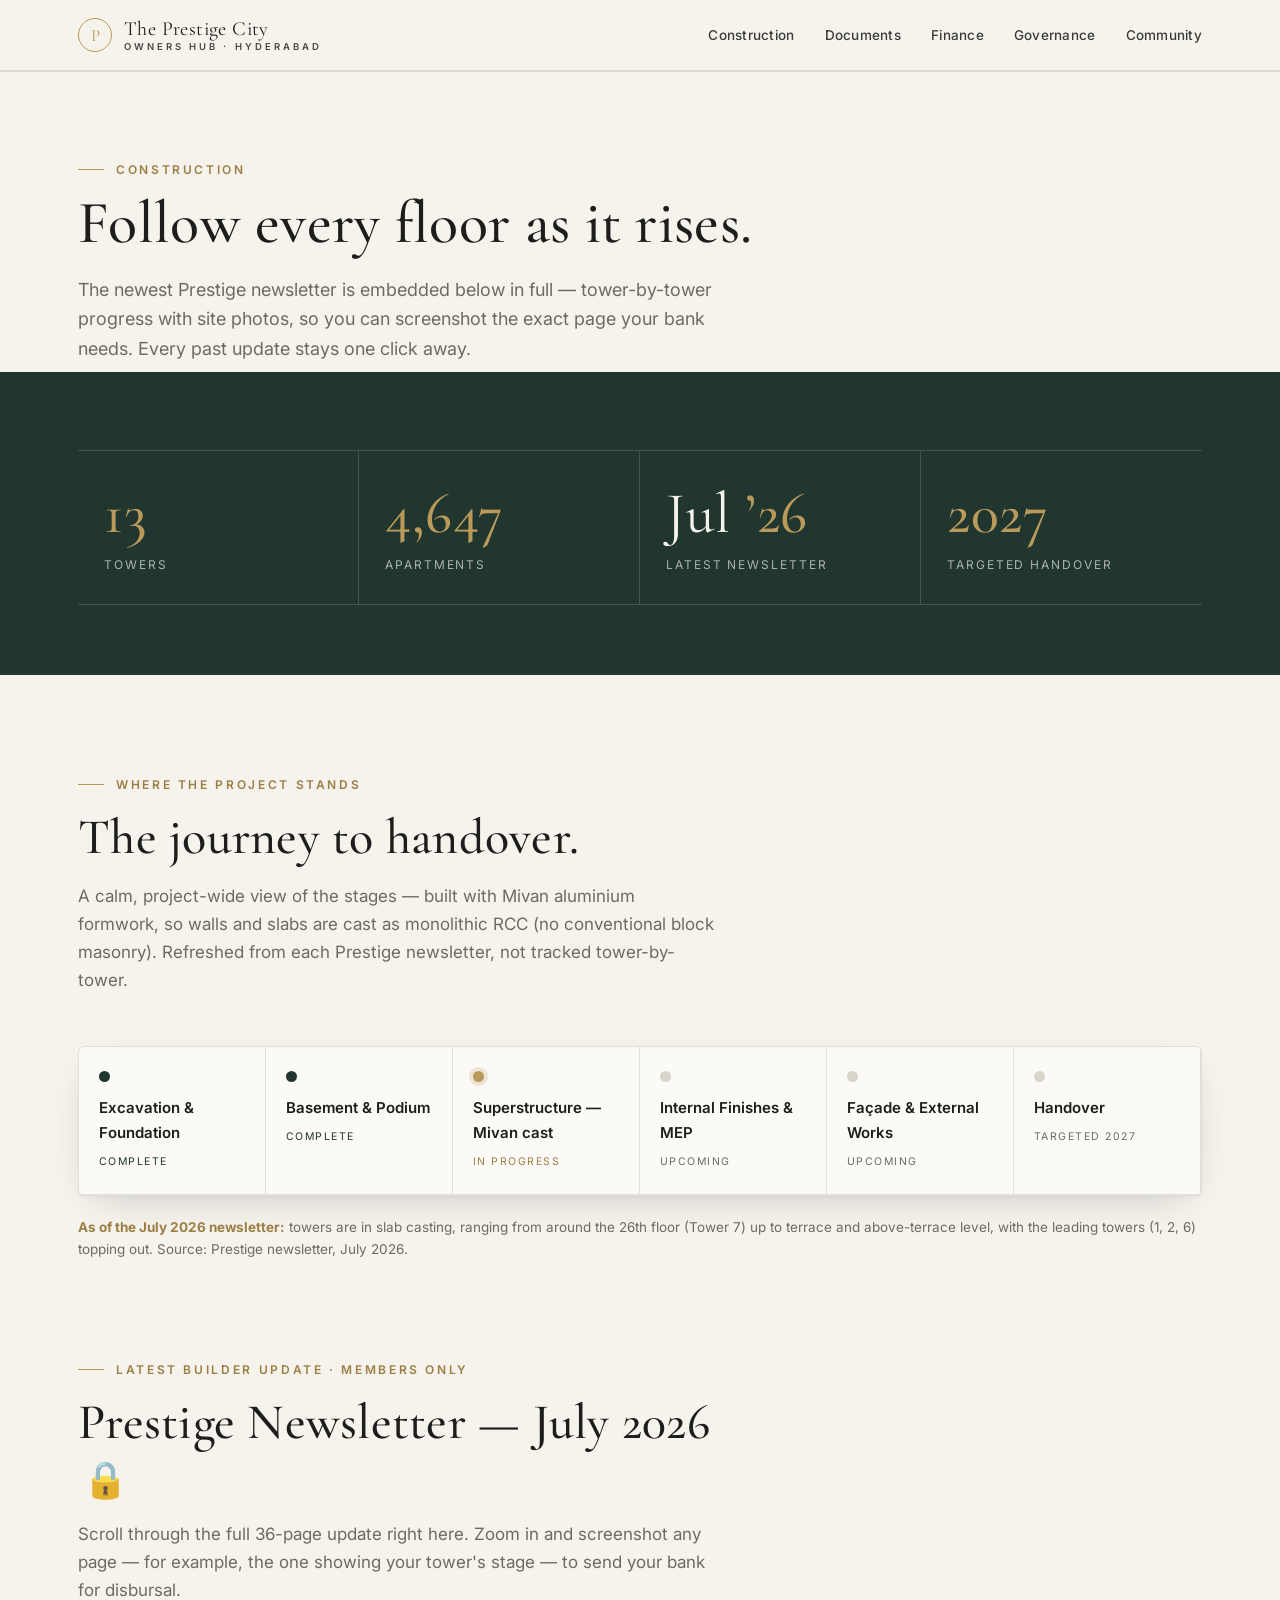
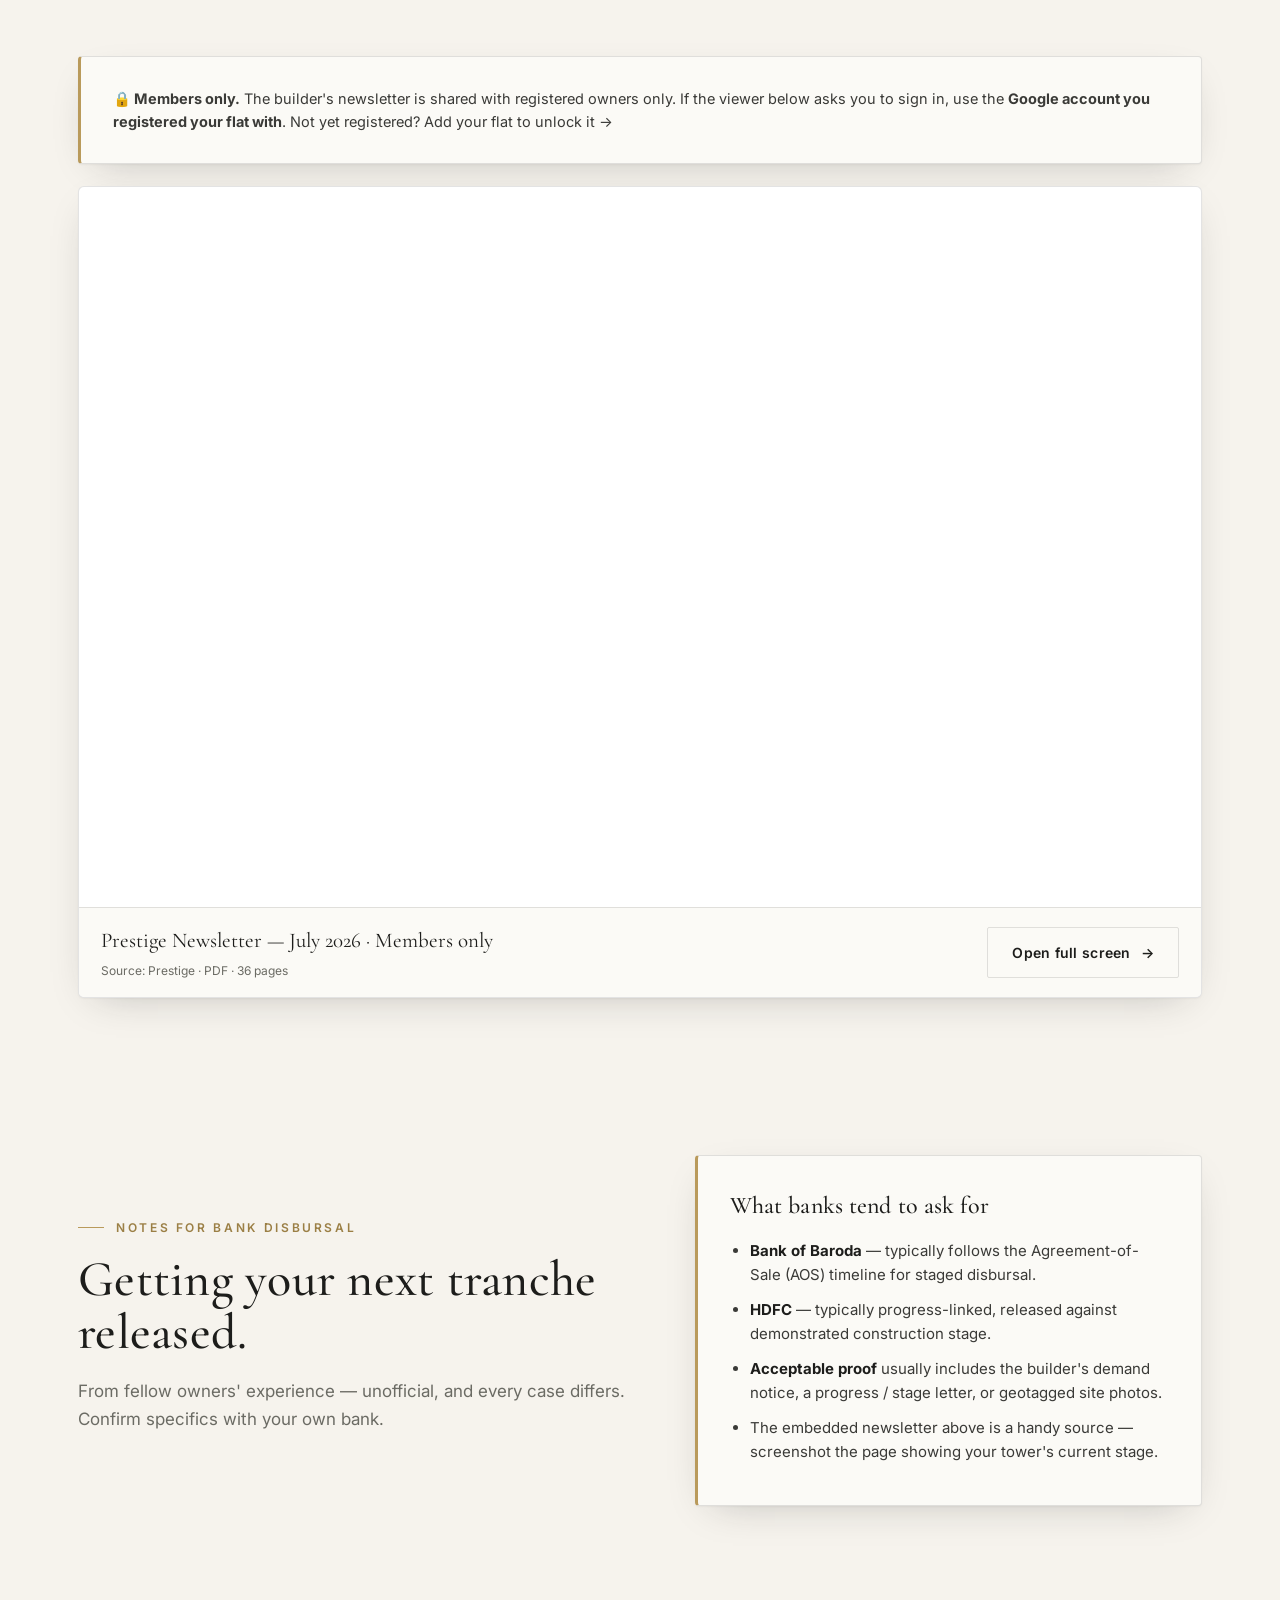
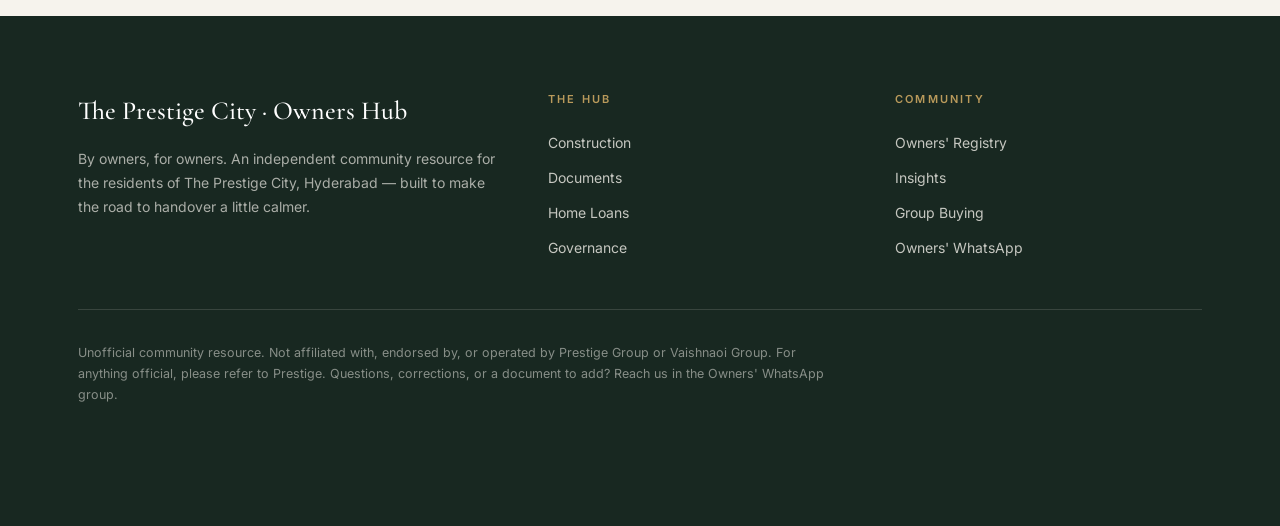
==== construction.html @ c3c53580 "Initial commit: TPCH Owners Hub static site Multi-page static site (HTML + shared styles.css + app.j" ====
<!doctype html>
<html lang="en">
<head>
  <meta charset="utf-8" />
  <meta name="viewport" content="width=device-width, initial-scale=1" />
  <title>Construction — TPCH Owners Hub</title>
  <meta name="description" content="Follow The Prestige City Hyderabad as it rises — the latest Prestige newsletter embedded in full, the complete newsletter archive, and guidance for bank disbursal." />

  <link rel="preconnect" href="https://fonts.googleapis.com" />
  <link rel="preconnect" href="https://fonts.gstatic.com" crossorigin />
  <link href="https://fonts.googleapis.com/css2?family=Cormorant+Garamond:ital,wght@0,400;0,500;0,600;1,400&family=Inter:wght@400;500;600;700&display=swap" rel="stylesheet" />

  <link rel="stylesheet" href="styles.css" />
</head>
<body>

  <!-- ===================== NAV ===================== -->
  <header class="nav" id="nav">
    <div class="bar">
      <a class="brand" href="index.html" aria-label="TPCH Owners Hub home">
        <span class="mark">P</span>
        <span class="bt">The Prestige City<small>Owners Hub · Hyderabad</small></span>
      </a>
      <nav class="links">
        <a href="construction.html">Construction</a>
        <a href="documents.html">Documents</a>
        <a href="finance.html">Finance</a>
        <a href="governance.html">Governance</a>
        <a href="index.html#community">Community</a>
      </nav>
    </div>
  </header>

  <!-- ===================== SUBHEAD ===================== -->
  <section class="subhead">
    <div class="wrap">
      <span class="kicker reveal">Construction</span>
      <h1 class="title reveal">Follow every floor as it rises.</h1>
      <p class="lead reveal">The newest Prestige newsletter is embedded below in full — tower-by-tower progress with site photos, so you can screenshot the exact page your bank needs. Every past update stays one click away.</p>
    </div>
  </section>

  <!-- ===================== PROJECT PULSE MINI ===================== -->
  <section class="band pulse" style="padding:70px 0">
    <div class="wrap">
      <div class="stats reveal">
        <div class="stat"><div class="n"><b>13</b></div><div class="l">Towers</div></div>
        <div class="stat"><div class="n"><b>4,647</b></div><div class="l">Apartments</div></div>
        <div class="stat"><div class="n">Jul <b>’26</b></div><div class="l">Latest Newsletter</div></div>
        <div class="stat"><div class="n"><b>2027</b></div><div class="l">Targeted Handover</div></div>
      </div>
    </div>
  </section>

  <!-- ===================== PHASE RAIL ===================== -->
  <section class="band" style="padding:90px 0 40px">
    <div class="wrap">
      <div class="head reveal">
        <span class="kicker">Where the project stands</span>
        <h2>The journey to handover.</h2>
        <p>A calm, project-wide view of the stages — built with Mivan aluminium formwork, so walls and slabs are cast as monolithic RCC (no conventional block masonry). Refreshed from each Prestige newsletter, not tracked tower-by-tower.</p>
      </div>
      <div class="phaserail reveal">
        <div class="phase done"><div class="dot"></div><div class="p">Excavation &amp; Foundation</div><div class="st">Complete</div></div>
        <div class="phase done"><div class="dot"></div><div class="p">Basement &amp; Podium</div><div class="st">Complete</div></div>
        <div class="phase active"><div class="dot"></div><div class="p">Superstructure — Mivan cast</div><div class="st">In progress</div></div>
        <div class="phase"><div class="dot"></div><div class="p">Internal Finishes &amp; MEP</div><div class="st">Upcoming</div></div>
        <div class="phase"><div class="dot"></div><div class="p">Façade &amp; External Works</div><div class="st">Upcoming</div></div>
        <div class="phase"><div class="dot"></div><div class="p">Handover</div><div class="st">Targeted 2027</div></div>
      </div>
      <p class="reveal" style="margin:20px 0 0;font-size:13.5px;color:var(--muted)"><b style="color:var(--gold-deep)">As of the July 2026 newsletter:</b> towers are in slab casting, ranging from around the 26th floor (Tower 7) up to terrace and above-terrace level, with the leading towers (1, 2, 6) topping out. Source: Prestige newsletter, July 2026.</p>
    </div>
  </section>

  <!-- ===================== LATEST NEWSLETTER (embedded) ===================== -->
  <section class="band" style="padding:50px 0 40px">
    <div class="wrap">
      <div class="head reveal">
        <span class="kicker">Latest builder update · Members only</span>
        <h2>Prestige Newsletter — July 2026 <span class="memlock" title="Members only — sign in with your owner Google account">🔒</span></h2>
        <p>Scroll through the full 36-page update right here. Zoom in and screenshot any page — for example, the one showing your tower's stage — to send your bank for disbursal.</p>
      </div>
      <div class="notecard reveal" style="border-left-color:var(--gold);margin-bottom:22px">
        <p style="margin:0;color:var(--graphite-soft);font-size:14.5px;line-height:1.6"><b>🔒 Members only.</b> The builder's newsletter is shared with registered owners only. If the viewer below asks you to sign in, use the <b>Google account you registered your flat with</b>. Not yet registered? <a href="index.html#community">Add your flat to unlock it →</a></p>
      </div>
      <div class="pdfembed reveal">
        <iframe src="https://drive.google.com/file/d/1B7zuyHGsPVcIbiql_gVL2OKoS1VkafLN/preview" title="Prestige Newsletter — July 2026" allow="autoplay" loading="lazy"></iframe>
        <div class="cap">
          <div>
            <div class="t">Prestige Newsletter — July 2026 · Members only</div>
            <div class="s">Source: Prestige · PDF · 36 pages</div>
          </div>
          <a class="btn btn-outline" href="https://drive.google.com/file/d/1B7zuyHGsPVcIbiql_gVL2OKoS1VkafLN/view" target="_blank" rel="noopener">Open full screen <span class="arw">→</span></a>
        </div>
      </div>
      <div style="margin-top:26px;display:flex;gap:14px;flex-wrap:wrap" class="reveal">
        <a class="btn btn-dark" href="https://drive.google.com/drive/folders/1es9Cbto1X3y9AhY6imBVVXI1Z5SA_iCS" target="_blank" rel="noopener">Open all builder newsletters <span class="arw">→</span></a>
        <a class="btn btn-outline" href="documents.html">Go to Document Library <span class="arw">→</span></a>
      </div>
    </div>
  </section>

  <!-- ===================== BANK DISBURSAL NOTE ===================== -->
  <section class="band" style="padding:40px 0 110px">
    <div class="wrap">
      <div class="feature">
        <div class="copy reveal">
          <div class="head" style="margin-bottom:20px">
            <span class="kicker">Notes for bank disbursal</span>
            <h2>Getting your next tranche released.</h2>
            <p>From fellow owners' experience — unofficial, and every case differs. Confirm specifics with your own bank.</p>
          </div>
        </div>
        <div class="notecard reveal">
          <h3>What banks tend to ask for</h3>
          <ul>
            <li><b>Bank of Baroda</b> — typically follows the Agreement-of-Sale (AOS) timeline for staged disbursal.</li>
            <li><b>HDFC</b> — typically progress-linked, released against demonstrated construction stage.</li>
            <li><b>Acceptable proof</b> usually includes the builder's demand notice, a progress / stage letter, or geotagged site photos.</li>
            <li>The embedded newsletter above is a handy source — screenshot the page showing your tower's current stage.</li>
          </ul>
        </div>
      </div>
    </div>
  </section>

  <!-- ===================== FOOTER ===================== -->
  <footer class="foot">
    <div class="wrap">
      <div class="top">
        <div>
          <h4>The Prestige City · Owners Hub</h4>
          <p>By owners, for owners. An independent community resource for the residents of The Prestige City, Hyderabad — built to make the road to handover a little calmer.</p>
        </div>
        <div class="col">
          <h5>The Hub</h5>
          <a href="construction.html">Construction</a>
          <a href="documents.html">Documents</a>
          <a href="index.html#explore">Home Loans</a>
          <a href="index.html#explore">Governance</a>
        </div>
        <div class="col">
          <h5>Community</h5>
          <a href="index.html#community">Owners' Registry</a>
          <a href="index.html#community">Insights</a>
          <a href="index.html#community">Group Buying</a>
          <a href="https://chat.whatsapp.com/FqDMz1n0rEGEDhtCKJDbOM" target="_blank" rel="noopener">Owners' WhatsApp</a>
        </div>
      </div>
      <p class="disc">
        Unofficial community resource. Not affiliated with, endorsed by, or operated by Prestige Group or Vaishnaoi Group. For anything official, please refer to Prestige. Questions, corrections, or a document to add? Reach us in the Owners' WhatsApp group.
      </p>
    </div>
  </footer>

  <!-- ===================== MOBILE TAB BAR ===================== -->
  <nav class="tabbar" aria-label="Primary">
    <a href="index.html#top"><span class="i">⌂</span>Home</a>
    <a href="construction.html" class="active"><span class="i">🏗</span>Construction</a>
    <a href="documents.html"><span class="i">📁</span>Docs</a>
    <a href="index.html#community"><span class="i">👥</span>Community</a>
  </nav>

  <script src="app.js"></script>
</body>
</html>
---- styles.css ----
:root{
  --ivory:#F6F3ED;
  --ivory-2:#EFEAE0;
  --graphite:#1D1D1B;
  --graphite-soft:#3A3A37;
  --muted:#6B6B64;
  --gold:#B99A5B;
  --gold-deep:#9B7F45;
  --forest:#20362E;
  --forest-2:#182821;
  --line:rgba(29,29,27,.12);
  --card:#FBFAF6;
  --shadow:0 1px 2px rgba(29,29,27,.04), 0 12px 40px -18px rgba(29,29,27,.28);
  --shadow-hover:0 2px 6px rgba(29,29,27,.06), 0 26px 60px -22px rgba(29,29,27,.42);
  --maxw:1180px;
  --serif:'Cormorant Garamond', Georgia, 'Times New Roman', serif;
  --sans:'Inter', system-ui, -apple-system, Segoe UI, Roboto, sans-serif;
}

*{box-sizing:border-box}
html{scroll-behavior:smooth}
body{
  margin:0;
  background:var(--ivory);
  color:var(--graphite);
  font-family:var(--sans);
  font-size:17px;
  line-height:1.65;
  -webkit-font-smoothing:antialiased;
  text-rendering:optimizeLegibility;
}
img{max-width:100%;display:block}
a{color:inherit;text-decoration:none}

.wrap{max-width:var(--maxw);margin:0 auto;padding:0 28px}

/* ---------- Kicker / eyebrow ---------- */
.kicker{
  font-family:var(--sans);
  font-size:12px;
  letter-spacing:.22em;
  text-transform:uppercase;
  color:var(--gold-deep);
  font-weight:600;
  display:inline-flex;
  align-items:center;
  gap:12px;
}
.kicker::before{content:"";width:26px;height:1px;background:var(--gold)}

h1,h2,h3{font-family:var(--serif);font-weight:500;letter-spacing:.005em;margin:0}

/* ---------- Nav ---------- */
header.nav{
  position:fixed;top:0;left:0;right:0;z-index:50;
  transition:background .4s ease, box-shadow .4s ease, border-color .4s ease;
  border-bottom:1px solid transparent;
}
header.nav .bar{
  max-width:var(--maxw);margin:0 auto;padding:18px 28px;
  display:flex;align-items:center;justify-content:space-between;gap:24px;
}
.brand{display:flex;align-items:center;gap:12px;color:#fff;transition:color .4s ease}
.brand .mark{
  width:34px;height:34px;border-radius:50%;
  border:1px solid rgba(185,154,91,.9);
  display:grid;place-items:center;
  font-family:var(--serif);font-size:17px;line-height:1;color:var(--gold);
  flex:0 0 auto;
}
.brand .bt{font-family:var(--serif);font-size:20px;letter-spacing:.02em;line-height:1}
.brand .bt small{display:block;font-family:var(--sans);font-size:9.5px;letter-spacing:.32em;text-transform:uppercase;opacity:.8;margin-top:3px;font-weight:600}

nav.links{display:flex;gap:30px;align-items:center}
nav.links a{
  color:rgba(255,255,255,.9);font-size:13.5px;font-weight:500;letter-spacing:.02em;
  transition:color .3s ease;position:relative;padding:4px 0;
}
nav.links a::after{content:"";position:absolute;left:0;bottom:-2px;height:1px;width:0;background:var(--gold);transition:width .3s ease}
nav.links a:hover::after{width:100%}

/* scrolled state (also forced on inner pages) */
header.nav.solid{background:rgba(246,243,237,.92);backdrop-filter:blur(10px);box-shadow:0 1px 0 var(--line);border-color:var(--line)}
header.nav.solid .brand{color:var(--graphite)}
header.nav.solid nav.links a{color:var(--graphite-soft)}
header.nav.solid .brand .mark{border-color:var(--gold)}

/* ---------- Buttons ---------- */
.btn{
  display:inline-flex;align-items:center;gap:10px;
  font-family:var(--sans);font-size:14px;font-weight:600;letter-spacing:.02em;
  padding:13px 24px;border-radius:2px;cursor:pointer;
  transition:transform .25s ease, background .3s ease, color .3s ease, border-color .3s ease;
  border:1px solid transparent;
}
.btn .arw{transition:transform .3s ease}
.btn:hover .arw{transform:translateX(4px)}
.btn-gold{background:var(--gold);color:#1b160b}
.btn-gold:hover{background:var(--gold-deep);color:#fff}
.btn-ghost{background:transparent;color:#fff;border-color:rgba(255,255,255,.4)}
.btn-ghost:hover{border-color:var(--gold);color:var(--gold)}
.btn-dark{background:var(--graphite);color:var(--ivory)}
.btn-dark:hover{background:#000}
.btn-outline{border-color:var(--line);color:var(--graphite)}
.btn-outline:hover{border-color:var(--gold);color:var(--gold-deep)}

/* ---------- Hero ---------- */
.hero{
  position:relative;min-height:100vh;display:flex;align-items:center;
  color:#fff;overflow:hidden;
}
.hero .bg{
  position:absolute;inset:0;z-index:0;
  background:
    radial-gradient(120% 90% at 78% 12%, rgba(185,154,91,.28), transparent 55%),
    linear-gradient(180deg, rgba(11,20,16,.35) 0%, rgba(13,23,18,.55) 45%, rgba(9,16,13,.86) 100%),
    linear-gradient(155deg, #2c463b 0%, #20362e 42%, #16241d 100%);
}
/* subtle texture */
.hero .bg::after{
  content:"";position:absolute;inset:0;opacity:.06;mix-blend-mode:overlay;
  background-image:url("data:image/svg+xml;utf8,<svg xmlns='http://www.w3.org/2000/svg' width='140' height='140'><filter id='n'><feTurbulence type='fractalNoise' baseFrequency='.85' numOctaves='2'/></filter><rect width='100%25' height='100%25' filter='url(%23n)'/></svg>");
}
/* faint tower silhouettes */
.hero .skyline{position:absolute;left:0;right:0;bottom:0;height:38vh;z-index:1;opacity:.5}
.hero-inner{position:relative;z-index:2;padding-top:60px}
.hero .kicker{color:var(--gold)}
.hero h1{
  font-size:clamp(44px,7.4vw,104px);line-height:.98;margin:22px 0 0;font-weight:500;
  letter-spacing:.01em;
}
.hero h1 .sub{display:block;font-size:.42em;letter-spacing:.42em;text-transform:uppercase;font-family:var(--sans);font-weight:600;color:rgba(255,255,255,.82);margin-top:20px}
.hero .tag{font-family:var(--serif);font-style:italic;font-size:clamp(20px,2.4vw,28px);color:rgba(255,255,255,.9);margin:26px 0 38px}
.hero .cta{display:flex;gap:16px;flex-wrap:wrap}
.scrollcue{position:absolute;left:50%;bottom:30px;transform:translateX(-50%);z-index:2;color:rgba(255,255,255,.7);font-size:11px;letter-spacing:.25em;text-transform:uppercase;display:flex;flex-direction:column;align-items:center;gap:10px}
.scrollcue .ln{width:1px;height:38px;background:linear-gradient(var(--gold),transparent);animation:cue 2.2s ease-in-out infinite}
@keyframes cue{0%,100%{opacity:.3;transform:scaleY(.6)}50%{opacity:1;transform:scaleY(1)}}

/* ---------- Inner-page subhead (no cinematic hero) ---------- */
.subhead{padding:150px 0 8px}
.subhead h1.title{font-size:clamp(34px,5.2vw,60px);line-height:1.02;margin-top:14px}
.subhead p.lead{color:var(--muted);font-size:18px;max-width:660px;margin:20px 0 0}

/* ---------- Section frame ---------- */
section{position:relative}
.band{padding:110px 0}
.band .head{max-width:640px;margin-bottom:52px}
.band .head h2{font-size:clamp(30px,4.4vw,50px);line-height:1.06;margin-top:16px}
.band .head p{color:var(--muted);font-size:17px;margin:18px 0 0}

/* ---------- Cards grid ---------- */
.cards{display:grid;grid-template-columns:repeat(3,1fr);gap:22px}
.card{
  background:var(--card);border:1px solid var(--line);border-radius:4px;overflow:hidden;
  box-shadow:var(--shadow);transition:transform .35s ease, box-shadow .35s ease;
  display:flex;flex-direction:column;min-height:300px;
}
.card:hover{transform:translateY(-6px);box-shadow:var(--shadow-hover)}
.card .ph{
  height:158px;position:relative;overflow:hidden;
  background:linear-gradient(135deg,#33503f,#20362e);
}
.card .ph .ico{position:absolute;left:20px;bottom:16px;font-size:26px;filter:drop-shadow(0 2px 6px rgba(0,0,0,.4))}
.card .ph .slot{position:absolute;right:14px;top:14px;font-size:9px;letter-spacing:.18em;text-transform:uppercase;color:rgba(255,255,255,.65);border:1px solid rgba(255,255,255,.28);border-radius:20px;padding:4px 10px}
.card:nth-child(2) .ph{background:linear-gradient(135deg,#3d4b52,#232f34)}
.card:nth-child(3) .ph{background:linear-gradient(135deg,#5c4e33,#3a3016)}
.card:nth-child(4) .ph{background:linear-gradient(135deg,#4a4038,#2a2420)}
.card:nth-child(5) .ph{background:linear-gradient(135deg,#324a4a,#1e3030)}
.card:nth-child(6) .ph{background:linear-gradient(135deg,#4c4553,#2c2733)}
.card .body{padding:22px 24px 26px;display:flex;flex-direction:column;flex:1}
.card h3{font-size:25px;margin-bottom:8px}
.card p{color:var(--muted);font-size:14.5px;line-height:1.55;margin:0 0 18px}
.card .go{margin-top:auto;font-size:13px;font-weight:600;letter-spacing:.03em;color:var(--gold-deep);display:inline-flex;gap:8px;align-items:center}
.card:hover .go .arw{transform:translateX(4px)}
.card .go .arw{transition:transform .3s ease}

/* ---------- Project Pulse ---------- */
.pulse{background:var(--forest);color:var(--ivory)}
.pulse .kicker{color:var(--gold)}
.pulse .head h2{color:#fff}
.pulse .head p{color:rgba(246,243,237,.7)}
.stats{display:grid;grid-template-columns:repeat(4,1fr);gap:0;border-top:1px solid rgba(246,243,237,.16);margin-top:8px}
.stat{padding:34px 26px 30px;border-bottom:1px solid rgba(246,243,237,.16);border-right:1px solid rgba(246,243,237,.16)}
.stat:nth-child(4n){border-right:none}
.stat .n{font-family:var(--serif);font-size:clamp(40px,5vw,58px);line-height:1;letter-spacing:.01em}
.stat .n b{color:var(--gold);font-weight:500}
.stat .l{margin-top:12px;font-size:12px;letter-spacing:.16em;text-transform:uppercase;color:rgba(246,243,237,.66)}
.pulse .foot{margin-top:34px;display:flex;gap:16px;flex-wrap:wrap;align-items:center}

/* ---------- Construction feature ---------- */
.feature{display:grid;grid-template-columns:1.05fr .95fr;gap:56px;align-items:center}
.feature .copy .head{margin-bottom:26px}
.feature ul.timeline{list-style:none;padding:0;margin:26px 0 30px}
.feature ul.timeline li{position:relative;padding:0 0 16px 30px;color:var(--graphite-soft);font-size:15px}
.feature ul.timeline li::before{content:"";position:absolute;left:6px;top:2px;width:9px;height:9px;border-radius:50%;background:var(--gold)}
.feature ul.timeline li::after{content:"";position:absolute;left:10px;top:12px;bottom:0;width:1px;background:var(--line)}
.feature ul.timeline li:last-child::after{display:none}
.feature ul.timeline li.done{color:var(--muted)}
.feature ul.timeline li.done::before{background:var(--forest)}
.doc{
  background:var(--card);border:1px solid var(--line);border-radius:6px;box-shadow:var(--shadow);
  overflow:hidden;
}
.doc .paper{
  aspect-ratio:4/3;background:
    linear-gradient(180deg,#fff, #f3efe6);
  position:relative;border-bottom:1px solid var(--line);
  display:grid;place-items:center;color:var(--muted);text-align:center;
}
.doc .paper .badge{position:absolute;top:14px;left:14px;background:var(--forest);color:var(--gold);font-size:10px;letter-spacing:.18em;text-transform:uppercase;padding:6px 12px;border-radius:2px}
.doc .paper .pg{position:absolute;bottom:14px;right:16px;font-size:12px;color:var(--muted);border:1px solid var(--line);border-radius:20px;padding:4px 12px;background:#fff}
.doc .paper .em{font-family:var(--serif);font-size:22px;color:var(--graphite);}
.doc .meta{padding:20px 22px;display:flex;justify-content:space-between;align-items:center;gap:16px;flex-wrap:wrap}
.doc .meta .t{font-family:var(--serif);font-size:21px}
.doc .meta .s{font-size:12px;color:var(--muted);margin-top:2px}

/* ---------- Community ---------- */
.community .grid{display:grid;grid-template-columns:1fr 1fr;gap:22px}
.insight{background:var(--card);border:1px solid var(--line);border-radius:4px;padding:34px 30px;box-shadow:var(--shadow)}
.insight .n{font-family:var(--serif);font-size:clamp(38px,5vw,54px);line-height:1;color:var(--forest)}
.insight .n b{color:var(--gold-deep);font-weight:500}
.insight .l{margin-top:12px;color:var(--muted);font-size:14px;letter-spacing:.04em}
.community .note{margin-top:24px;color:var(--muted);font-size:13px;font-style:italic}

/* Members gate */
.vault{position:relative;border-radius:6px;overflow:hidden;border:1px solid var(--line);box-shadow:var(--shadow)}
.vault .blur{filter:blur(7px) saturate(.8);opacity:.75;pointer-events:none;padding:8px;background:var(--card)}
.vault .blur .grid{gap:14px}
.vault .lock{position:absolute;inset:0;display:grid;place-items:center;text-align:center;background:linear-gradient(180deg,rgba(32,54,46,.74),rgba(24,40,33,.86));color:#fff;padding:34px}
.vault .lock .ic{width:54px;height:54px;border-radius:50%;border:1px solid rgba(185,154,91,.7);display:grid;place-items:center;font-size:22px;color:var(--gold);margin:0 auto 18px}
.vault .lock h3{font-size:29px;color:#fff;margin-bottom:10px}
.vault .lock p{color:rgba(246,243,237,.84);font-size:14.5px;max-width:460px;margin:0 auto 22px;line-height:1.6}
.gbtn{display:inline-flex;align-items:center;gap:12px;background:#fff;color:#1f1f1f;border-radius:3px;padding:12px 22px;font-weight:600;font-size:14px;border:1px solid rgba(0,0,0,.08);box-shadow:0 8px 24px -10px rgba(0,0,0,.6);cursor:pointer;transition:background .3s ease}
.gbtn:hover{background:#f4f3f0}
.gbtn svg{width:18px;height:18px;flex:0 0 auto}
.gate-note{margin-top:18px;font-size:12px;color:rgba(246,243,237,.62)}
.soon{display:inline-block;font-size:10px;letter-spacing:.16em;text-transform:uppercase;color:var(--gold-deep);border:1px solid var(--gold);border-radius:20px;padding:4px 12px;margin-bottom:16px}
.demandcard{margin-top:24px;background:var(--card);border:1px solid var(--line);border-radius:6px;padding:38px 34px;box-shadow:var(--shadow)}
.demandcard h3{font-size:27px;margin-bottom:10px}
.demandcard p{color:var(--muted);font-size:15px;margin:0;max-width:620px}
.demandcard .chips{display:flex;gap:12px;align-items:center;flex-wrap:wrap;margin-top:22px}
.chip{border:1px solid var(--line);border-radius:30px;padding:8px 16px;font-size:13px;color:var(--graphite-soft);background:#fff}
.chip b{color:var(--gold-deep);font-weight:600}

/* ---------- Documents library ---------- */
.libwrap{padding:34px 0 110px}
.toolbar{display:flex;gap:18px;align-items:center;justify-content:space-between;flex-wrap:wrap;margin-bottom:22px}
.search{position:relative;flex:1;min-width:260px;max-width:520px}
.search input{width:100%;font-family:var(--sans);font-size:15px;color:var(--graphite);background:#fff;border:1px solid var(--line);border-radius:3px;padding:14px 16px 14px 46px;outline:none;transition:border-color .3s ease, box-shadow .3s ease}
.search input:focus{border-color:var(--gold);box-shadow:0 0 0 3px rgba(185,154,91,.15)}
.search input::placeholder{color:#9a988f}
.search .mag{position:absolute;left:16px;top:50%;transform:translateY(-50%);font-size:16px;color:var(--muted);pointer-events:none}
.count{font-size:13px;color:var(--muted);letter-spacing:.02em;white-space:nowrap}
.count b{color:var(--graphite);font-weight:600}

.filters{display:flex;gap:10px;flex-wrap:wrap;margin-bottom:34px;border-top:1px solid var(--line);border-bottom:1px solid var(--line);padding:18px 0}
.filter{font-family:var(--sans);font-size:13px;font-weight:500;letter-spacing:.02em;color:var(--graphite-soft);background:transparent;border:1px solid var(--line);border-radius:30px;padding:8px 16px;cursor:pointer;transition:background .25s ease,color .25s ease,border-color .25s ease}
.filter:hover{border-color:var(--gold)}
.filter.active{background:var(--graphite);color:var(--ivory);border-color:var(--graphite)}

.doclist{display:grid;grid-template-columns:repeat(3,1fr);gap:20px}
.docitem{display:flex;flex-direction:column;background:var(--card);border:1px solid var(--line);border-radius:5px;box-shadow:var(--shadow);overflow:hidden;transition:transform .3s ease,box-shadow .3s ease}
.docitem:hover{transform:translateY(-4px);box-shadow:var(--shadow-hover)}
.docitem .thumb{height:120px;position:relative;display:flex;align-items:flex-end;padding:16px;background:linear-gradient(135deg,#33503f,#20362e)}
.docitem .thumb .badge{font-size:10px;letter-spacing:.14em;text-transform:uppercase;color:#fff;background:rgba(0,0,0,.26);border:1px solid rgba(255,255,255,.3);border-radius:20px;padding:5px 12px}
.docitem .thumb .fmt{position:absolute;top:14px;right:14px;font-size:11px;color:rgba(255,255,255,.9);font-weight:700;letter-spacing:.08em}
.docitem[data-cat="legal"] .thumb{background:linear-gradient(135deg,#4a4038,#2a2420)}
.docitem[data-cat="rera"] .thumb{background:linear-gradient(135deg,#3d4b52,#232f34)}
.docitem[data-cat="prestige"] .thumb{background:linear-gradient(135deg,#5c4e33,#3a3016)}
.docitem[data-cat="banking"] .thumb{background:linear-gradient(135deg,#324a4a,#1e3030)}
.docitem[data-cat="floorplans"] .thumb{background:linear-gradient(135deg,#4c4553,#2c2733)}
.docitem[data-cat="construction"] .thumb{background:linear-gradient(135deg,#33503f,#20362e)}
.docitem[data-cat="newsletters"] .thumb{background:linear-gradient(135deg,#2c463b,#16241d)}
.docitem .db{padding:20px 22px 22px;display:flex;flex-direction:column;flex:1}
.docitem h3{font-size:22px;line-height:1.16;margin-bottom:12px}
.docitem .src{font-size:12px;color:var(--muted);margin-bottom:3px}
.docitem .src b{color:var(--gold-deep);font-weight:600}
.docitem .memnote{margin-top:9px;font-size:11.5px;line-height:1.5;color:var(--gold-deep);background:rgba(185,154,91,.09);border:1px solid rgba(185,154,91,.28);border-radius:6px;padding:8px 10px}
.memlock{font-size:.72em;margin-left:5px;opacity:.85;vertical-align:middle}
.docitem .actions{margin-top:18px;display:flex;gap:10px}
.docitem .actions a{font-size:12.5px;font-weight:600;letter-spacing:.02em;padding:9px 16px;border-radius:2px;border:1px solid var(--line);transition:background .25s ease,color .25s ease,border-color .25s ease}
.docitem .actions .view{background:var(--graphite);color:var(--ivory);border-color:var(--graphite)}
.docitem .actions .view:hover{background:#000}
.docitem .actions .dl:hover{border-color:var(--gold);color:var(--gold-deep)}
.docitem.hide{display:none}
.noresults{display:none;text-align:center;color:var(--muted);padding:70px 0;font-family:var(--serif);font-size:23px}
.noresults.show{display:block}

/* ---------- Construction page ---------- */
.notecard{background:var(--card);border:1px solid var(--line);border-left:3px solid var(--gold);border-radius:4px;padding:30px 32px;box-shadow:var(--shadow)}
.notecard h3{font-size:24px;margin-bottom:14px}
.notecard ul{margin:0;padding-left:20px;color:var(--graphite-soft)}
.notecard li{margin-bottom:11px;font-size:15px;line-height:1.6}
.notecard li b{color:var(--graphite)}

.phaserail{display:flex;flex-wrap:wrap;border:1px solid var(--line);border-radius:6px;overflow:hidden;background:var(--card);box-shadow:var(--shadow)}
.phase{flex:1 1 150px;padding:24px 20px;border-right:1px solid var(--line);border-bottom:1px solid var(--line)}
.phase .dot{width:11px;height:11px;border-radius:50%;background:#d9d5ca;margin-bottom:14px}
.phase.done .dot{background:var(--forest)}
.phase.active .dot{background:var(--gold);box-shadow:0 0 0 4px rgba(185,154,91,.22)}
.phase .p{font-size:15px;font-weight:600;color:var(--graphite)}
.phase .st{font-size:10.5px;letter-spacing:.14em;text-transform:uppercase;color:var(--muted);margin-top:7px}
.phase.done .st{color:var(--forest)}
.phase.active .st{color:var(--gold-deep)}

.pdfembed{border:1px solid var(--line);border-radius:6px;overflow:hidden;box-shadow:var(--shadow);background:#fff}
.pdfembed iframe{display:block;width:100%;height:80vh;min-height:520px;border:0}
.pdfembed .cap{display:flex;justify-content:space-between;align-items:center;gap:14px;flex-wrap:wrap;padding:16px 22px;border-top:1px solid var(--line);background:var(--card)}
.pdfembed .cap .t{font-family:var(--serif);font-size:21px}
.pdfembed .cap .s{font-size:12px;color:var(--muted);margin-top:2px}

/* ---------- FAQ accordion + comparison table ---------- */
.faq{max-width:840px}
.faq details{border:1px solid var(--line);border-radius:6px;background:var(--card);margin-bottom:14px;box-shadow:var(--shadow);overflow:hidden}
.faq details[open]{border-color:rgba(185,154,91,.5)}
.faq summary{list-style:none;cursor:pointer;padding:22px 26px;font-family:var(--serif);font-size:21px;color:var(--graphite);display:flex;justify-content:space-between;align-items:center;gap:16px}
.faq summary::-webkit-details-marker{display:none}
.faq summary .pl{color:var(--gold);font-size:24px;line-height:1;transition:transform .3s ease;flex:0 0 auto}
.faq details[open] summary .pl{transform:rotate(45deg)}
.faq .ans{padding:0 26px 24px;color:var(--graphite-soft);font-size:15.5px;line-height:1.72}
.faq .ans a{color:var(--gold-deep);text-decoration:underline}

.table-wrap{overflow-x:auto;border:1px solid var(--line);border-radius:6px;box-shadow:var(--shadow);background:var(--card)}
table.cmp{width:100%;border-collapse:collapse;min-width:600px}
table.cmp th,table.cmp td{text-align:left;padding:18px 22px;border-bottom:1px solid var(--line);font-size:14.5px;vertical-align:top;line-height:1.6}
table.cmp th{font-family:var(--sans);font-size:11px;letter-spacing:.14em;text-transform:uppercase;color:var(--muted);font-weight:600;background:var(--ivory-2)}
table.cmp tr:last-child td{border-bottom:none}
table.cmp td b{color:var(--graphite)}

/* ---------- Question bank ---------- */
.qgroup{margin-bottom:44px;max-width:900px}
.qgroup h3{font-size:27px;margin-bottom:6px}
.qitem{display:flex;gap:18px;align-items:flex-start;padding:19px 0;border-top:1px solid var(--line)}
.qgroup .qitem:last-child{border-bottom:1px solid var(--line)}
.qitem .qt{flex:1;font-size:15.5px;color:var(--graphite-soft);line-height:1.62}
.qitem .qt a{color:var(--gold-deep);text-decoration:underline}
.pill{flex:0 0 auto;font-size:10px;letter-spacing:.12em;text-transform:uppercase;padding:5px 11px;border-radius:20px;font-weight:600;margin-top:1px;white-space:nowrap}
.pill.open{background:rgba(185,154,91,.14);color:var(--gold-deep);border:1px solid rgba(185,154,91,.42)}
.pill.answered{background:rgba(32,54,46,.1);color:var(--forest);border:1px solid rgba(32,54,46,.32)}

/* ---------- Checklist ---------- */
.checklist{list-style:none;padding:0;margin:0}
.checklist li{position:relative;padding:13px 0 13px 36px;border-top:1px solid var(--line);font-size:15px;color:var(--graphite-soft);line-height:1.55}
.checklist li:first-child{border-top:none}
.checklist li::before{content:"✓";position:absolute;left:0;top:12px;width:21px;height:21px;border-radius:50%;background:var(--forest);color:#fff;font-size:11px;display:grid;place-items:center}

/* ---------- Footer ---------- */
footer.foot{background:var(--forest-2);color:rgba(246,243,237,.82);padding:74px 0 120px}
footer.foot .top{display:grid;grid-template-columns:1.4fr 1fr 1fr;gap:40px;padding-bottom:44px;border-bottom:1px solid rgba(246,243,237,.14)}
footer.foot h4{font-family:var(--serif);font-size:26px;color:#fff;margin:0 0 14px;font-weight:500}
footer.foot p{font-size:14px;line-height:1.7;color:rgba(246,243,237,.66);margin:0}
footer.foot .col h5{font-size:11px;letter-spacing:.2em;text-transform:uppercase;color:var(--gold);margin:0 0 16px;font-weight:600}
footer.foot .col a{display:block;font-size:14px;color:rgba(246,243,237,.78);padding:6px 0;transition:color .3s ease}
footer.foot .col a:hover{color:#fff}
footer.foot .disc{margin-top:32px;font-size:12.5px;color:rgba(246,243,237,.5);line-height:1.7;max-width:760px}

/* ---------- Mobile tab bar ---------- */
.tabbar{display:none}

/* ---------- Reveal ---------- */
.reveal{opacity:0;transform:translateY(24px);transition:opacity .8s ease, transform .8s ease}
.reveal.in{opacity:1;transform:none}

/* ---------- Responsive ---------- */
@media (max-width:940px){
  .cards{grid-template-columns:1fr 1fr}
  .stats{grid-template-columns:1fr 1fr}
  .stat:nth-child(4n){border-right:1px solid rgba(246,243,237,.16)}
  .stat:nth-child(2n){border-right:none}
  .feature{grid-template-columns:1fr;gap:36px}
  .doclist{grid-template-columns:1fr 1fr}
  footer.foot .top{grid-template-columns:1fr}
}
@media (max-width:640px){
  body{font-size:16px}
  .wrap{padding:0 20px}
  nav.links{display:none}
  header.nav .bar{padding:14px 20px}
  .band{padding:74px 0}
  .subhead{padding:118px 0 4px}
  .cards{grid-template-columns:1fr}
  .community .grid{grid-template-columns:1fr 1fr}
  .insight{padding:24px 20px}
  .doclist{grid-template-columns:1fr}
  footer.foot{padding-bottom:96px}
  .hero{min-height:92vh}
  /* app-like bottom nav */
  .tabbar{
    display:flex;position:fixed;left:0;right:0;bottom:0;z-index:60;
    background:rgba(246,243,237,.94);backdrop-filter:blur(12px);
    border-top:1px solid var(--line);padding:8px 6px calc(8px + env(safe-area-inset-bottom));
    justify-content:space-around;
  }
  .tabbar a{display:flex;flex-direction:column;align-items:center;gap:3px;font-size:10px;letter-spacing:.03em;color:var(--muted);padding:4px 10px;font-weight:600}
  .tabbar a .i{font-size:19px}
  .tabbar a.active{color:var(--gold-deep)}
}
@media (prefers-reduced-motion:reduce){
  *{animation:none!important}
  .reveal{opacity:1;transform:none;transition:none}
  html{scroll-behavior:auto}
}
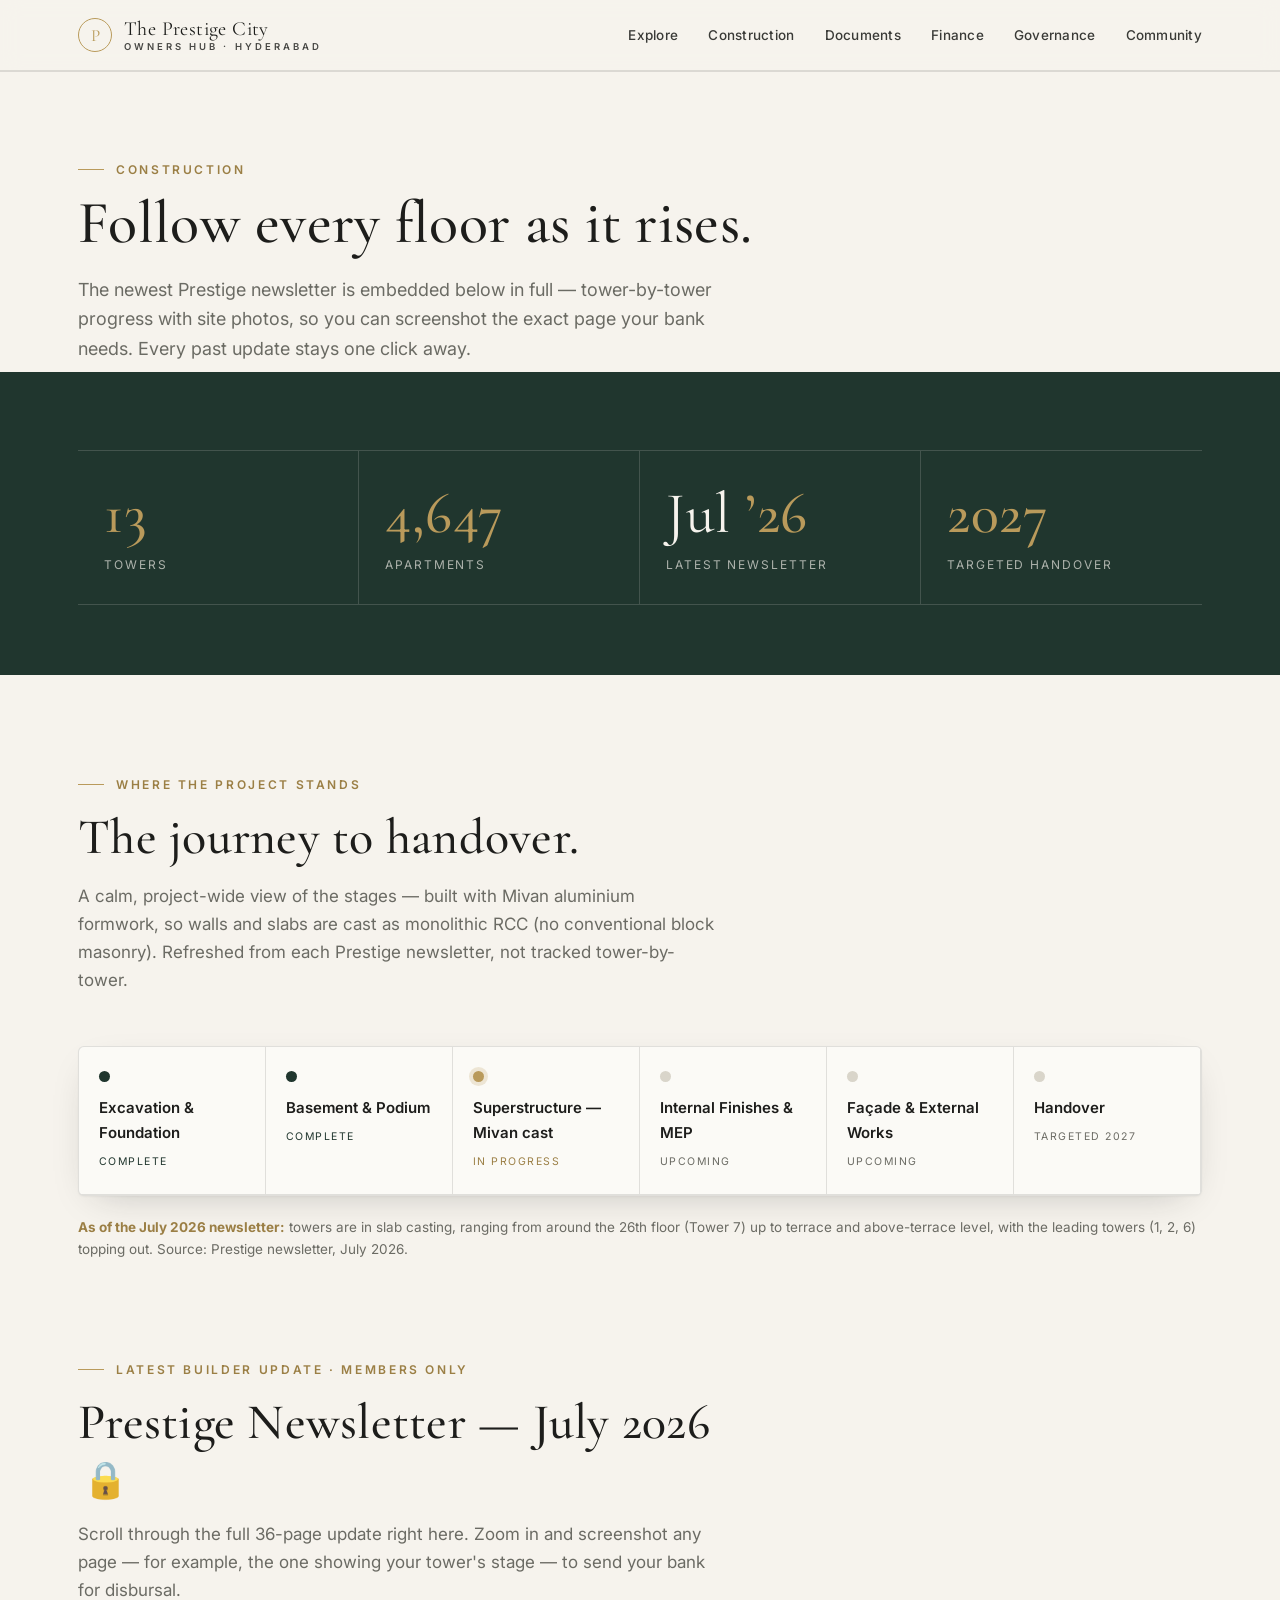
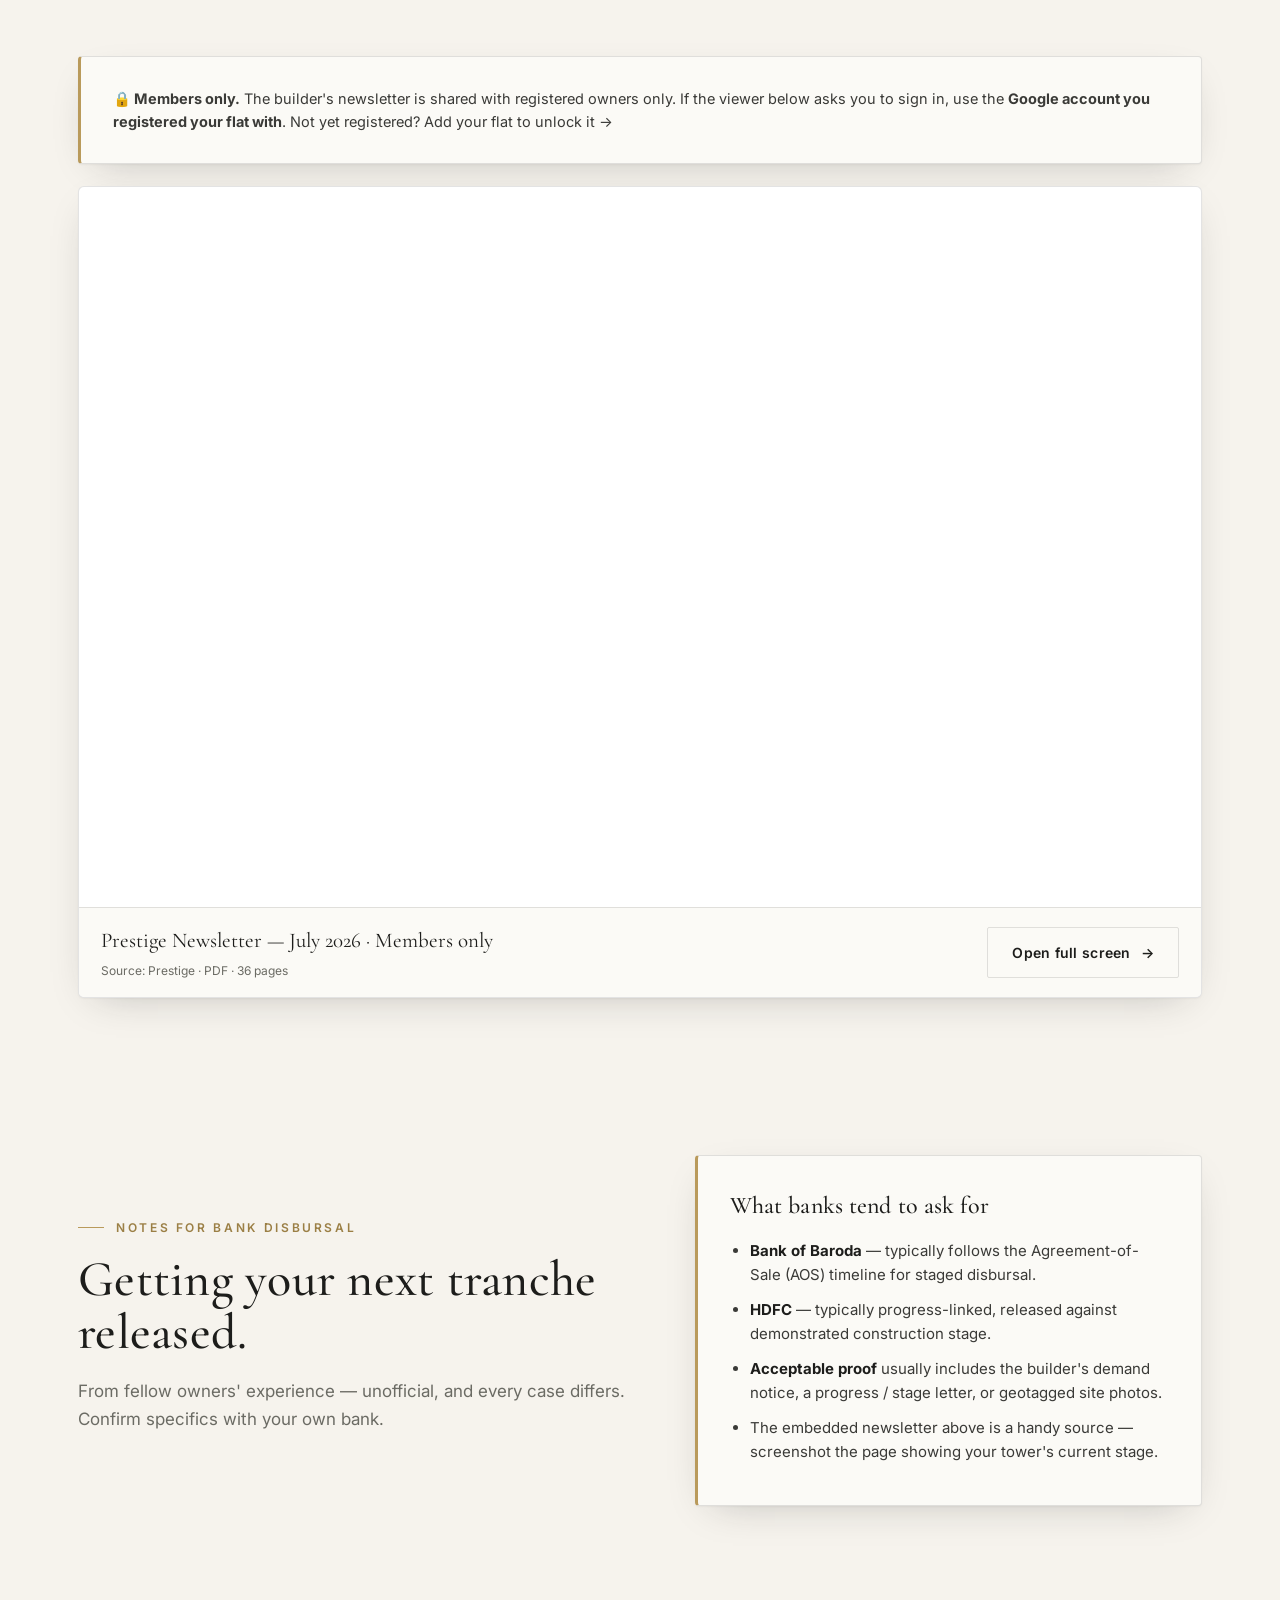
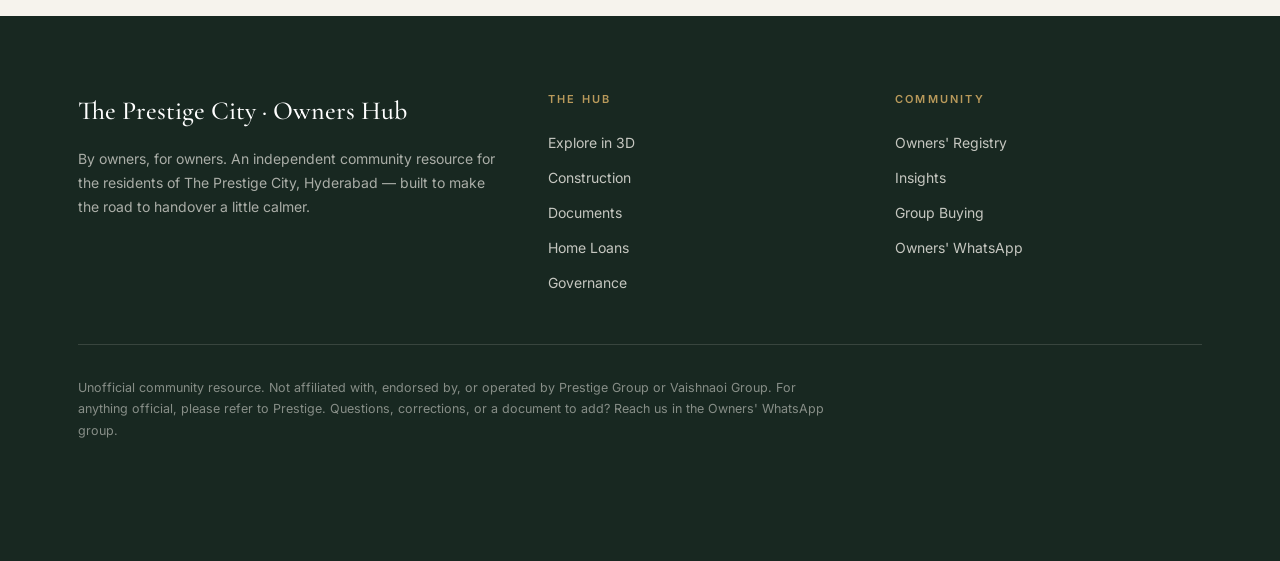
==== commit 38bcc03b: "engancements" ====
--- a/construction.html
+++ b/construction.html
@@ -3,8 +3,33 @@
 <head>
   <meta charset="utf-8" />
   <meta name="viewport" content="width=device-width, initial-scale=1" />
+
+  <!-- Google Analytics (GA4) -->
+  <script async src="https://www.googletagmanager.com/gtag/js?id=G-R17JKPB0KC"></script>
+  <script>
+    window.dataLayer = window.dataLayer || [];
+    function gtag(){dataLayer.push(arguments);}
+    gtag('js', new Date());
+    gtag('config', 'G-R17JKPB0KC');
+  </script>
   <title>Construction — TPCH Owners Hub</title>
   <meta name="description" content="Follow The Prestige City Hyderabad as it rises — the latest Prestige newsletter embedded in full, the complete newsletter archive, and guidance for bank disbursal." />
+
+  <!-- Social / share -->
+  <link rel="icon" href="favicon.svg" type="image/svg+xml" />
+  <meta name="theme-color" content="#20362E" />
+  <meta property="og:type" content="website" />
+  <meta property="og:site_name" content="TPCH Owners Hub" />
+  <meta property="og:title" content="Construction — TPCH Owners Hub" />
+  <meta property="og:description" content="Tower-by-tower progress, the latest Prestige newsletter embedded in full, and bank-disbursal guidance for The Prestige City Hyderabad." />
+  <meta property="og:url" content="https://tpch.in/construction.html" />
+  <meta property="og:image" content="https://tpch.in/og-image.png" />
+  <meta property="og:image:width" content="1200" />
+  <meta property="og:image:height" content="630" />
+  <meta name="twitter:card" content="summary_large_image" />
+  <meta name="twitter:title" content="Construction — TPCH Owners Hub" />
+  <meta name="twitter:description" content="Tower-by-tower progress and the latest builder newsletter for The Prestige City Hyderabad." />
+  <meta name="twitter:image" content="https://tpch.in/og-image.png" />
 
   <link rel="preconnect" href="https://fonts.googleapis.com" />
   <link rel="preconnect" href="https://fonts.gstatic.com" crossorigin />
@@ -22,6 +47,7 @@
         <span class="bt">The Prestige City<small>Owners Hub · Hyderabad</small></span>
       </a>
       <nav class="links">
+        <a href="explore.html">Explore</a>
         <a href="construction.html">Construction</a>
         <a href="documents.html">Documents</a>
         <a href="finance.html">Finance</a>
@@ -134,10 +160,11 @@
         </div>
         <div class="col">
           <h5>The Hub</h5>
+          <a href="explore.html">Explore in 3D</a>
           <a href="construction.html">Construction</a>
           <a href="documents.html">Documents</a>
-          <a href="index.html#explore">Home Loans</a>
-          <a href="index.html#explore">Governance</a>
+          <a href="finance.html">Home Loans</a>
+          <a href="governance.html">Governance</a>
         </div>
         <div class="col">
           <h5>Community</h5>
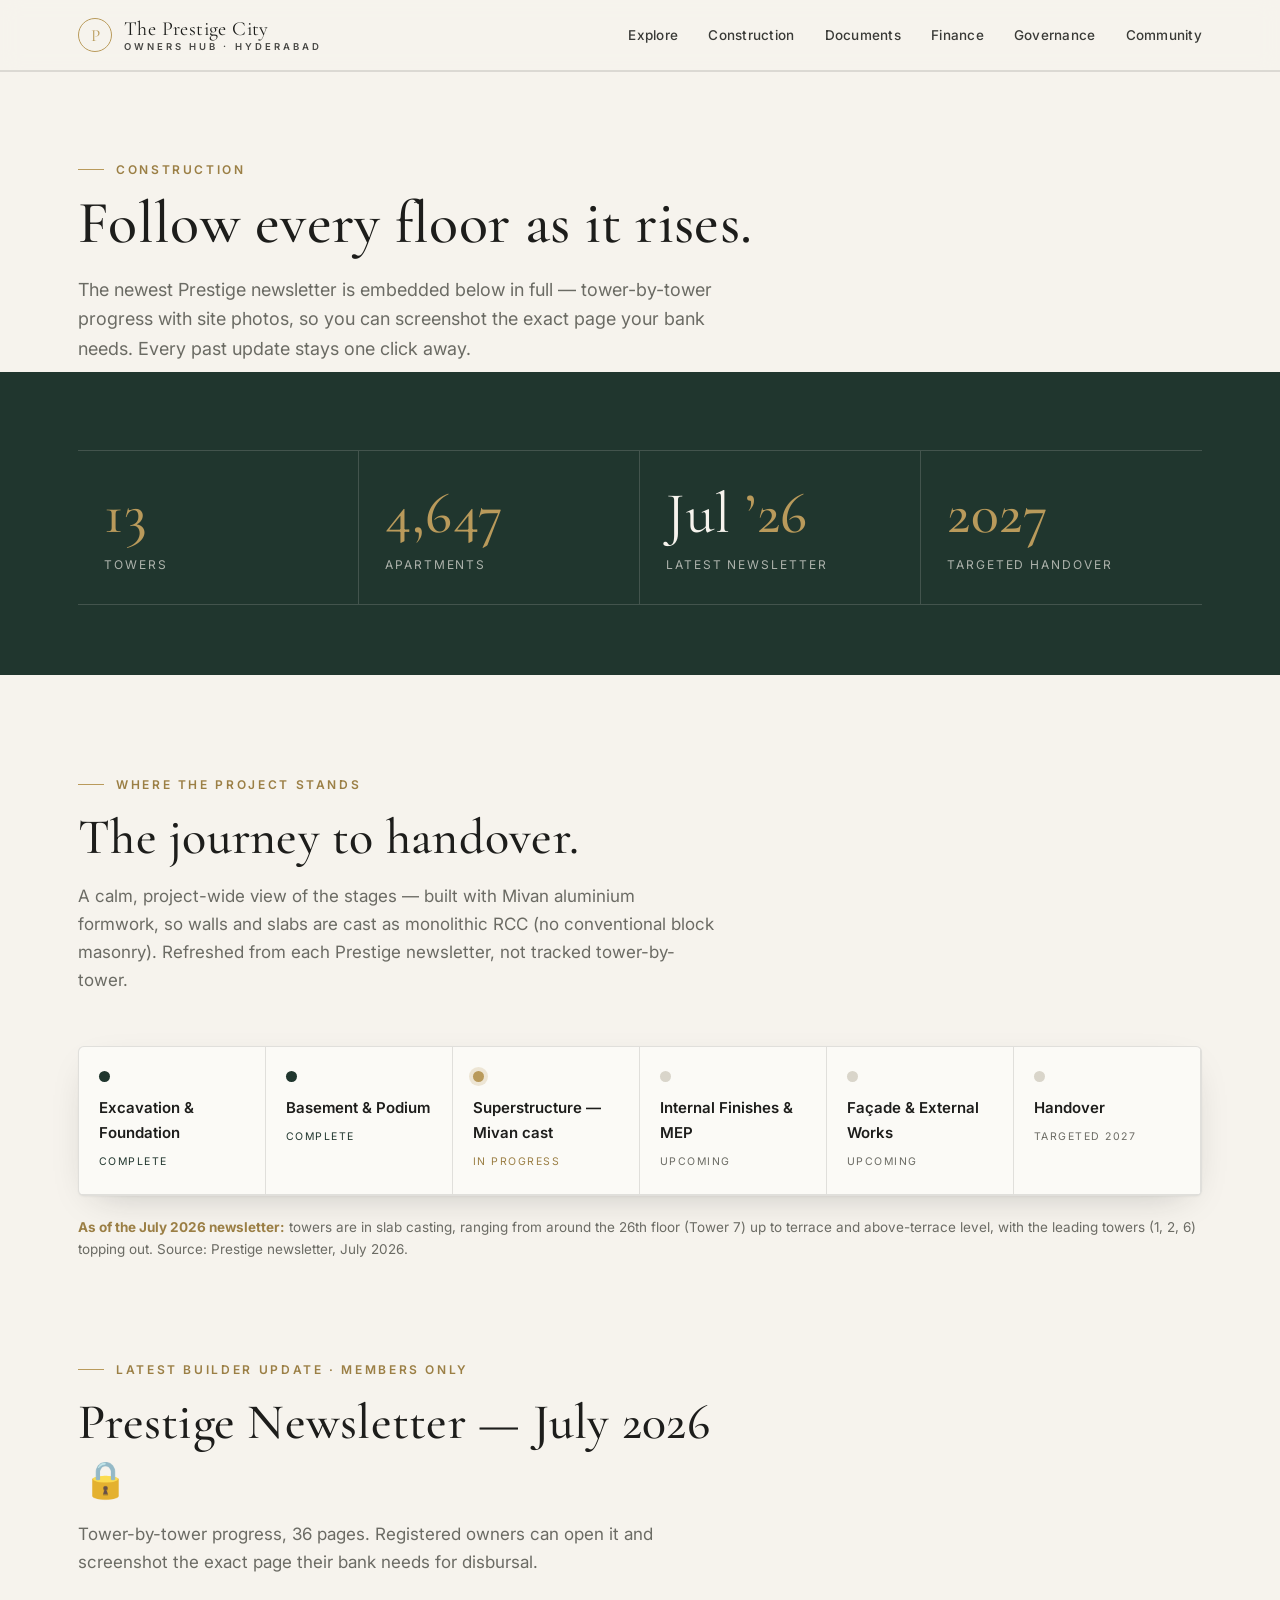
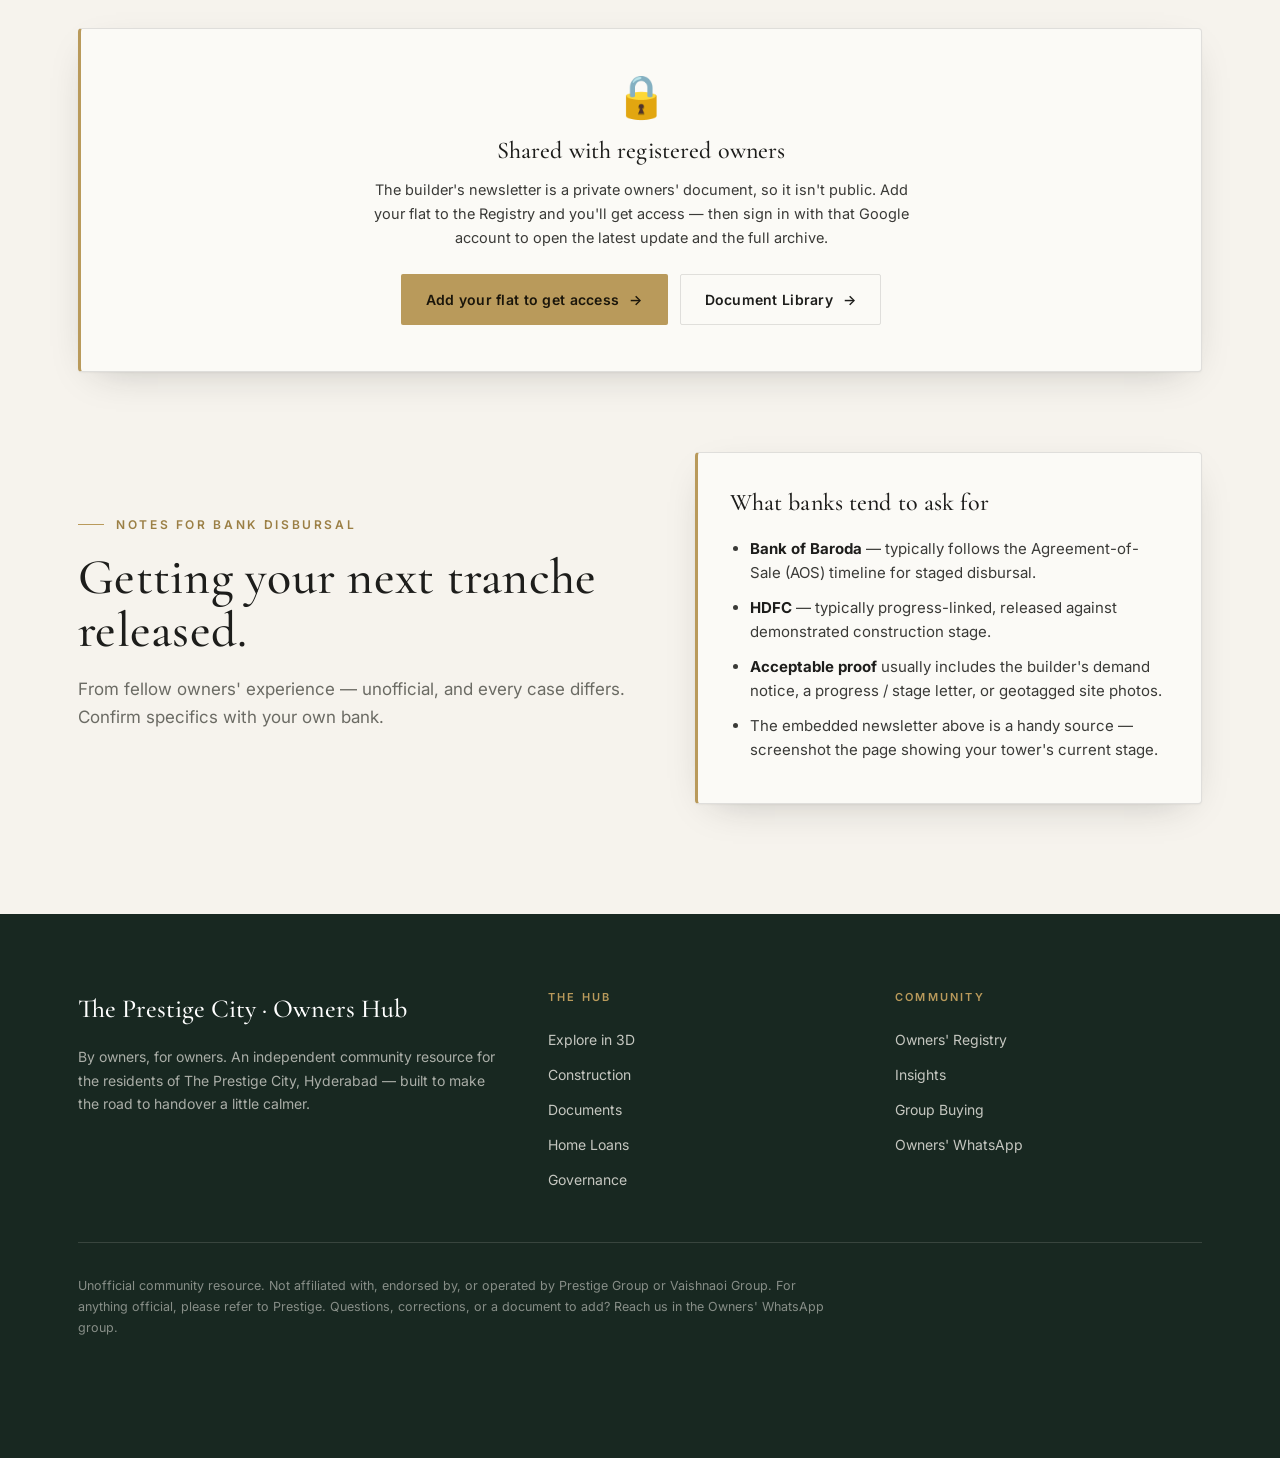
==== commit 2373c7df: "Gate members-only docs: funnel to Registry instead of Drive access-request Non-members clicking the " ====
--- a/construction.html
+++ b/construction.html
@@ -98,30 +98,22 @@
     </div>
   </section>
 
-  <!-- ===================== LATEST NEWSLETTER (embedded) ===================== -->
+  <!-- ===================== LATEST NEWSLETTER (members only — gated, no public embed) ===================== -->
   <section class="band" style="padding:50px 0 40px">
     <div class="wrap">
       <div class="head reveal">
         <span class="kicker">Latest builder update · Members only</span>
-        <h2>Prestige Newsletter — July 2026 <span class="memlock" title="Members only — sign in with your owner Google account">🔒</span></h2>
-        <p>Scroll through the full 36-page update right here. Zoom in and screenshot any page — for example, the one showing your tower's stage — to send your bank for disbursal.</p>
+        <h2>Prestige Newsletter — July 2026 <span class="memlock" title="Members only — registered owners">🔒</span></h2>
+        <p>Tower-by-tower progress, 36 pages. Registered owners can open it and screenshot the exact page their bank needs for disbursal.</p>
       </div>
-      <div class="notecard reveal" style="border-left-color:var(--gold);margin-bottom:22px">
-        <p style="margin:0;color:var(--graphite-soft);font-size:14.5px;line-height:1.6"><b>🔒 Members only.</b> The builder's newsletter is shared with registered owners only. If the viewer below asks you to sign in, use the <b>Google account you registered your flat with</b>. Not yet registered? <a href="index.html#community">Add your flat to unlock it →</a></p>
-      </div>
-      <div class="pdfembed reveal">
-        <iframe src="https://drive.google.com/file/d/1B7zuyHGsPVcIbiql_gVL2OKoS1VkafLN/preview" title="Prestige Newsletter — July 2026" allow="autoplay" loading="lazy"></iframe>
-        <div class="cap">
-          <div>
-            <div class="t">Prestige Newsletter — July 2026 · Members only</div>
-            <div class="s">Source: Prestige · PDF · 36 pages</div>
-          </div>
-          <a class="btn btn-outline" href="https://drive.google.com/file/d/1B7zuyHGsPVcIbiql_gVL2OKoS1VkafLN/view" target="_blank" rel="noopener">Open full screen <span class="arw">→</span></a>
+      <div class="notecard reveal" style="border-left-color:var(--gold);text-align:center;padding:46px 32px">
+        <div style="font-size:42px;line-height:1">🔒</div>
+        <h3 style="margin:14px 0 8px">Shared with registered owners</h3>
+        <p style="margin:0 auto 24px;max-width:560px;color:var(--graphite-soft);font-size:14.5px;line-height:1.65">The builder's newsletter is a private owners' document, so it isn't public. Add your flat to the Registry and you'll get access — then sign in with that Google account to open the latest update and the full archive.</p>
+        <div style="display:flex;gap:12px;flex-wrap:wrap;justify-content:center">
+          <a class="btn btn-gold" href="index.html#community">Add your flat to get access <span class="arw">→</span></a>
+          <a class="btn btn-outline" href="documents.html">Document Library <span class="arw">→</span></a>
         </div>
-      </div>
-      <div style="margin-top:26px;display:flex;gap:14px;flex-wrap:wrap" class="reveal">
-        <a class="btn btn-dark" href="https://drive.google.com/drive/folders/1es9Cbto1X3y9AhY6imBVVXI1Z5SA_iCS" target="_blank" rel="noopener">Open all builder newsletters <span class="arw">→</span></a>
-        <a class="btn btn-outline" href="documents.html">Go to Document Library <span class="arw">→</span></a>
       </div>
     </div>
   </section>
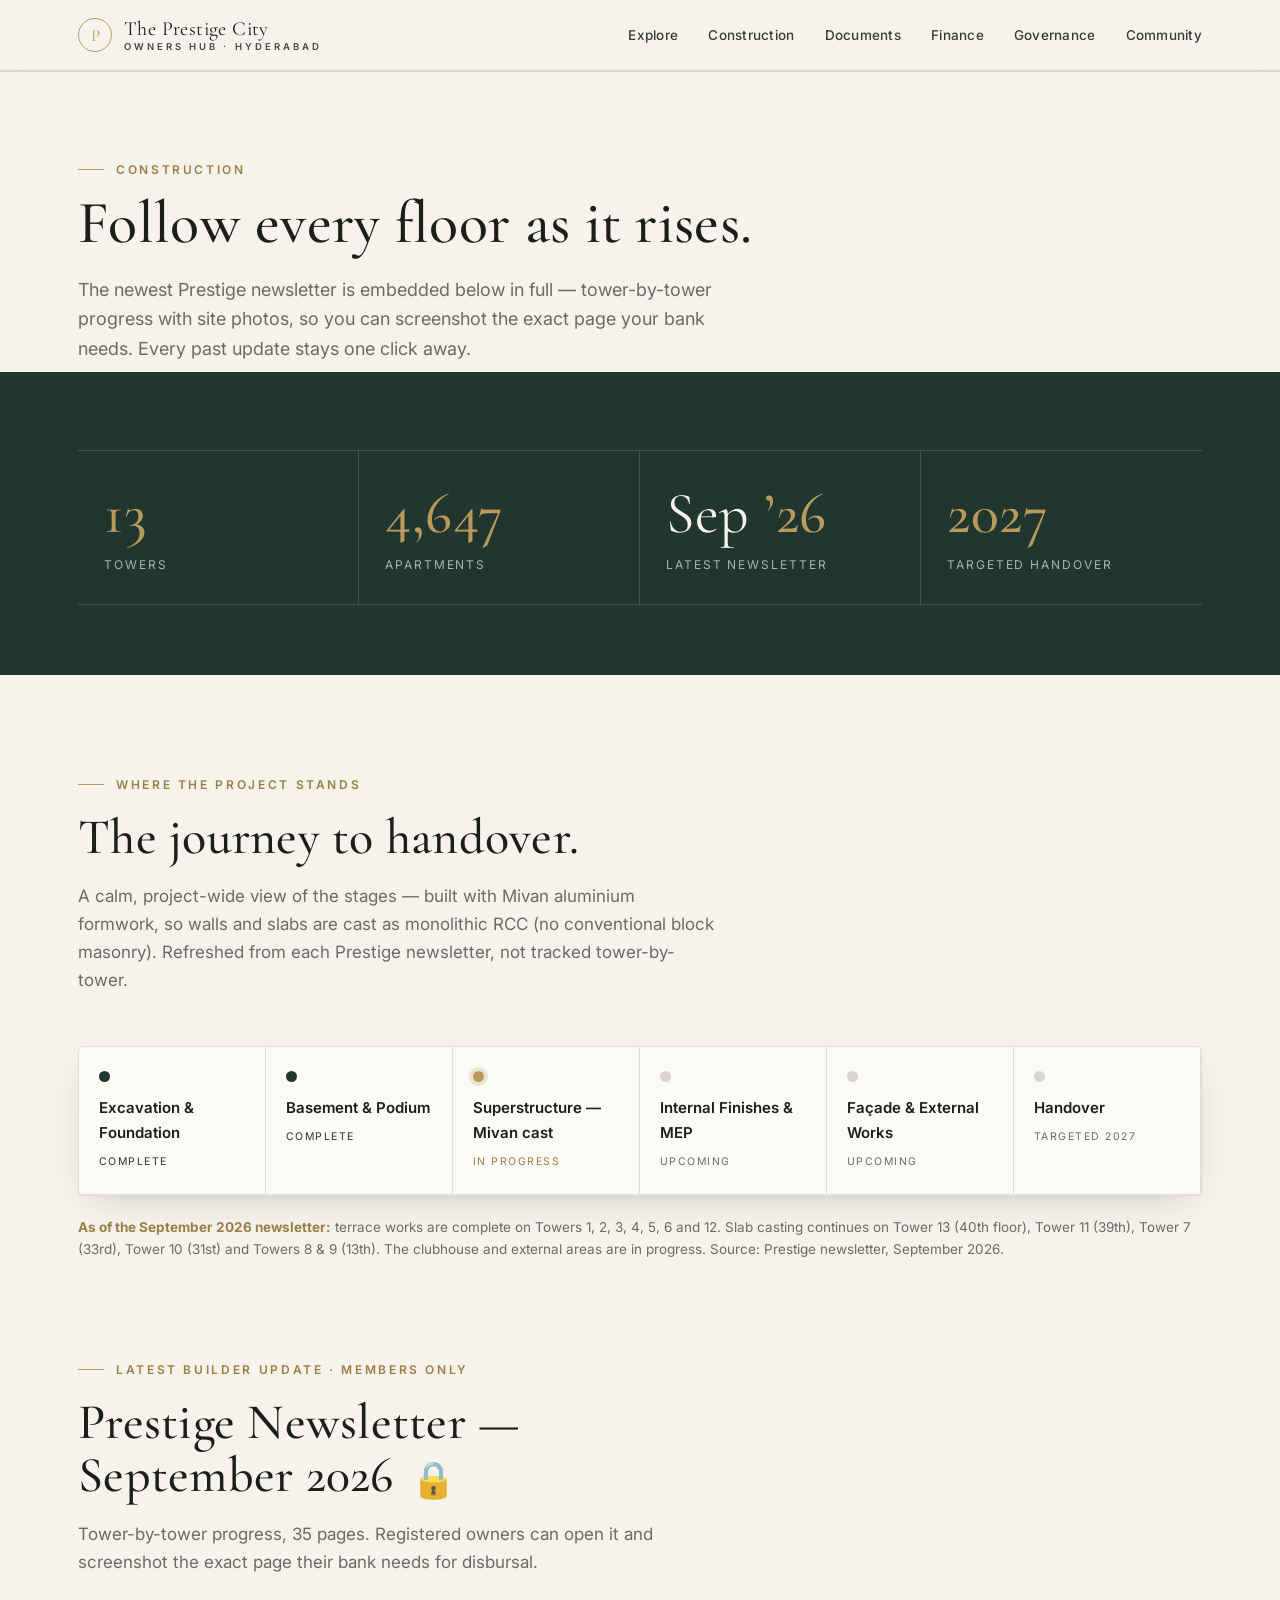
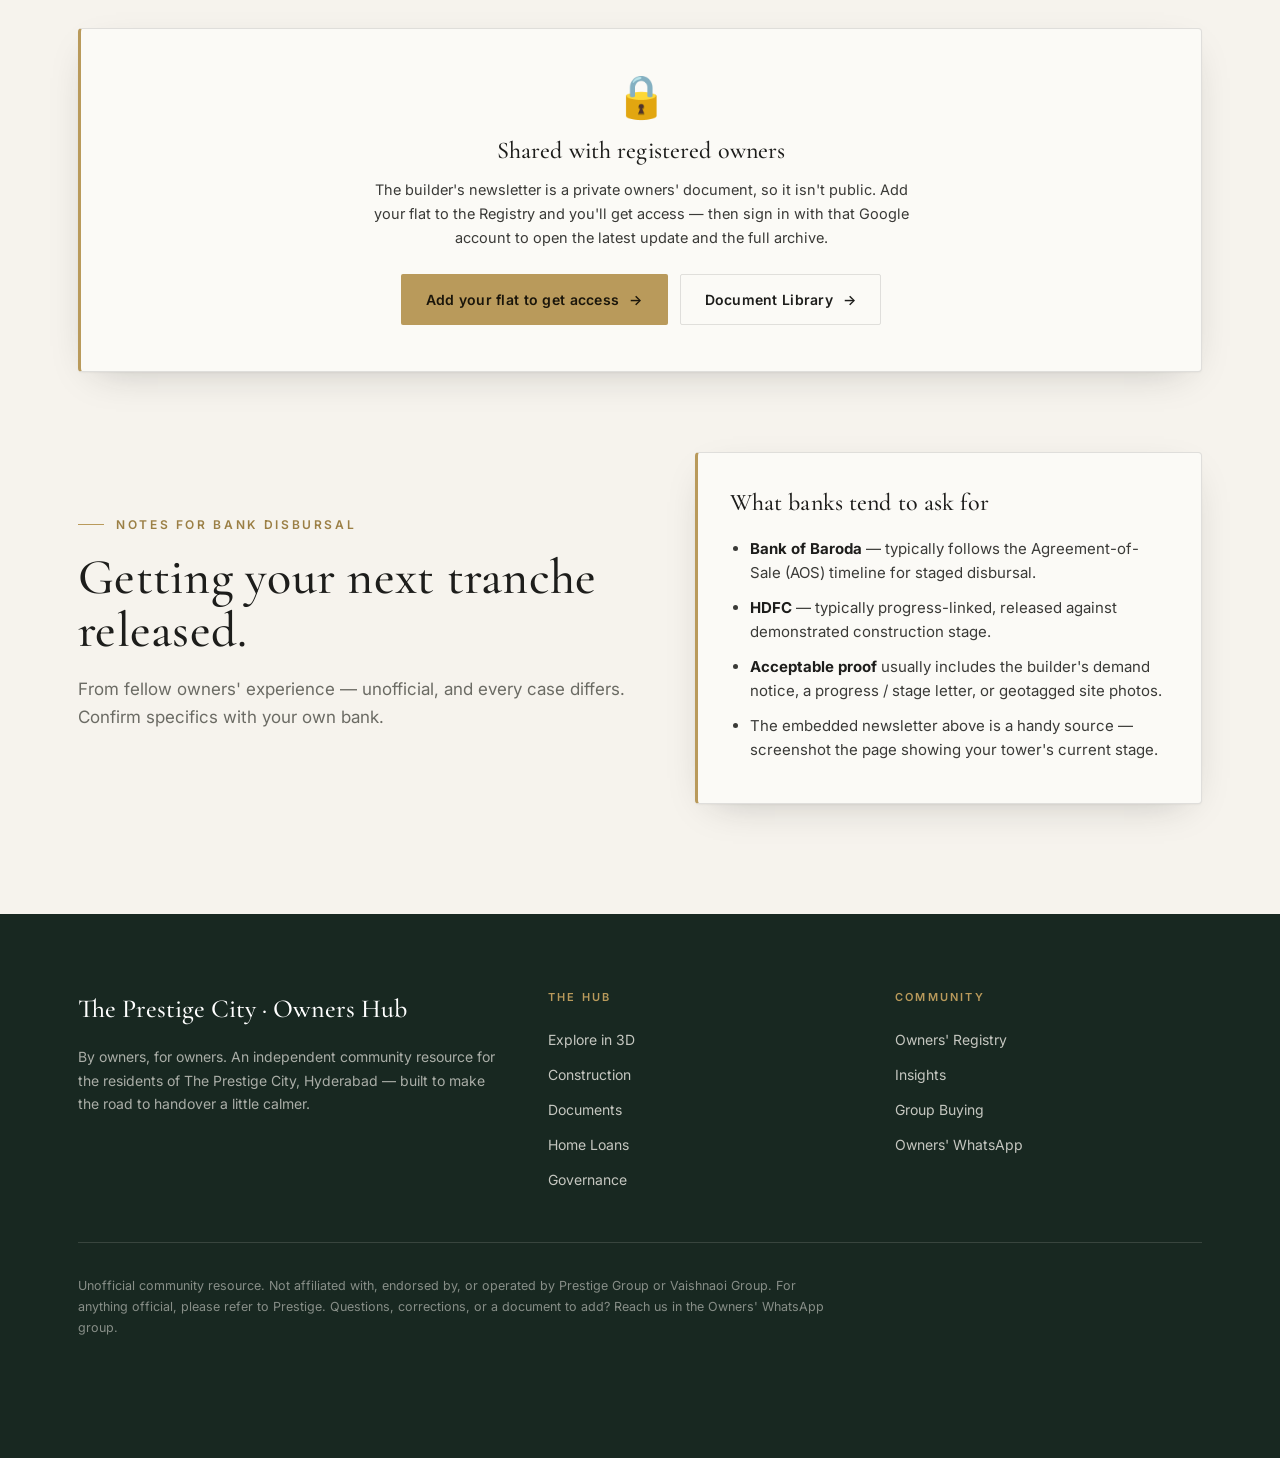
==== commit 002871db: "Newsletter: update site to September 2026 edition Latest newsletter label, page count (35) and const" ====
--- a/construction.html
+++ b/construction.html
@@ -14,6 +14,7 @@
   </script>
   <title>Construction — TPCH Owners Hub</title>
   <meta name="description" content="Follow The Prestige City Hyderabad as it rises — the latest Prestige newsletter embedded in full, the complete newsletter archive, and guidance for bank disbursal." />
+  <link rel="canonical" href="https://tpch.in/construction.html" />
 
   <!-- Social / share -->
   <link rel="icon" href="favicon.svg" type="image/svg+xml" />
@@ -72,7 +73,7 @@
       <div class="stats reveal">
         <div class="stat"><div class="n"><b>13</b></div><div class="l">Towers</div></div>
         <div class="stat"><div class="n"><b>4,647</b></div><div class="l">Apartments</div></div>
-        <div class="stat"><div class="n">Jul <b>’26</b></div><div class="l">Latest Newsletter</div></div>
+        <div class="stat"><div class="n">Sep <b>’26</b></div><div class="l">Latest Newsletter</div></div>
         <div class="stat"><div class="n"><b>2027</b></div><div class="l">Targeted Handover</div></div>
       </div>
     </div>
@@ -94,7 +95,7 @@
         <div class="phase"><div class="dot"></div><div class="p">Façade &amp; External Works</div><div class="st">Upcoming</div></div>
         <div class="phase"><div class="dot"></div><div class="p">Handover</div><div class="st">Targeted 2027</div></div>
       </div>
-      <p class="reveal" style="margin:20px 0 0;font-size:13.5px;color:var(--muted)"><b style="color:var(--gold-deep)">As of the July 2026 newsletter:</b> towers are in slab casting, ranging from around the 26th floor (Tower 7) up to terrace and above-terrace level, with the leading towers (1, 2, 6) topping out. Source: Prestige newsletter, July 2026.</p>
+      <p class="reveal" style="margin:20px 0 0;font-size:13.5px;color:var(--muted)"><b style="color:var(--gold-deep)">As of the September 2026 newsletter:</b> terrace works are complete on Towers 1, 2, 3, 4, 5, 6 and 12. Slab casting continues on Tower 13 (40th floor), Tower 11 (39th), Tower 7 (33rd), Tower 10 (31st) and Towers 8 &amp; 9 (13th). The clubhouse and external areas are in progress. Source: Prestige newsletter, September 2026.</p>
     </div>
   </section>
 
@@ -103,15 +104,15 @@
     <div class="wrap">
       <div class="head reveal">
         <span class="kicker">Latest builder update · Members only</span>
-        <h2>Prestige Newsletter — July 2026 <span class="memlock" title="Members only — registered owners">🔒</span></h2>
-        <p>Tower-by-tower progress, 36 pages. Registered owners can open it and screenshot the exact page their bank needs for disbursal.</p>
+        <h2>Prestige Newsletter — September 2026 <span class="memlock" title="Members only — registered owners">🔒</span></h2>
+        <p>Tower-by-tower progress, 35 pages. Registered owners can open it and screenshot the exact page their bank needs for disbursal.</p>
       </div>
       <div class="notecard reveal" style="border-left-color:var(--gold);text-align:center;padding:46px 32px">
         <div style="font-size:42px;line-height:1">🔒</div>
         <h3 style="margin:14px 0 8px">Shared with registered owners</h3>
         <p style="margin:0 auto 24px;max-width:560px;color:var(--graphite-soft);font-size:14.5px;line-height:1.65">The builder's newsletter is a private owners' document, so it isn't public. Add your flat to the Registry and you'll get access — then sign in with that Google account to open the latest update and the full archive.</p>
         <div style="display:flex;gap:12px;flex-wrap:wrap;justify-content:center">
-          <a class="btn btn-gold" href="index.html#community">Add your flat to get access <span class="arw">→</span></a>
+          <a class="btn btn-gold" data-mdoc="newsletter" href="documents.html">Add your flat to get access <span class="arw">→</span></a>
           <a class="btn btn-outline" href="documents.html">Document Library <span class="arw">→</span></a>
         </div>
       </div>
@@ -163,7 +164,7 @@
           <a href="index.html#community">Owners' Registry</a>
           <a href="index.html#community">Insights</a>
           <a href="index.html#community">Group Buying</a>
-          <a href="https://chat.whatsapp.com/FqDMz1n0rEGEDhtCKJDbOM" target="_blank" rel="noopener">Owners' WhatsApp</a>
+          <a data-mdoc="whatsapp" data-keeptext href="index.html#owner-signin">Owners' WhatsApp</a>
         </div>
       </div>
       <p class="disc">
--- a/styles.css
+++ b/styles.css
@@ -338,6 +338,11 @@
 .pill.open{background:rgba(185,154,91,.14);color:var(--gold-deep);border:1px solid rgba(185,154,91,.42)}
 .pill.answered{background:rgba(32,54,46,.1);color:var(--forest);border:1px solid rgba(32,54,46,.32)}
 
+/* ---------- Ask flags (Collective asks) ---------- */
+.flag{flex:0 0 auto;font-size:10px;letter-spacing:.1em;text-transform:uppercase;padding:5px 11px;border-radius:20px;font-weight:600;white-space:normal;line-height:1.4}
+.flag-warn{background:rgba(178,110,53,.12);color:#9a5324;border:1px solid rgba(178,110,53,.42)}
+.flag-note{background:rgba(32,54,46,.08);color:var(--forest);border:1px solid rgba(32,54,46,.28);text-transform:none;letter-spacing:.02em}
+
 /* ---------- Checklist ---------- */
 .checklist{list-style:none;padding:0;margin:0}
 .checklist li{position:relative;padding:13px 0 13px 36px;border-top:1px solid var(--line);font-size:15px;color:var(--graphite-soft);line-height:1.55}
